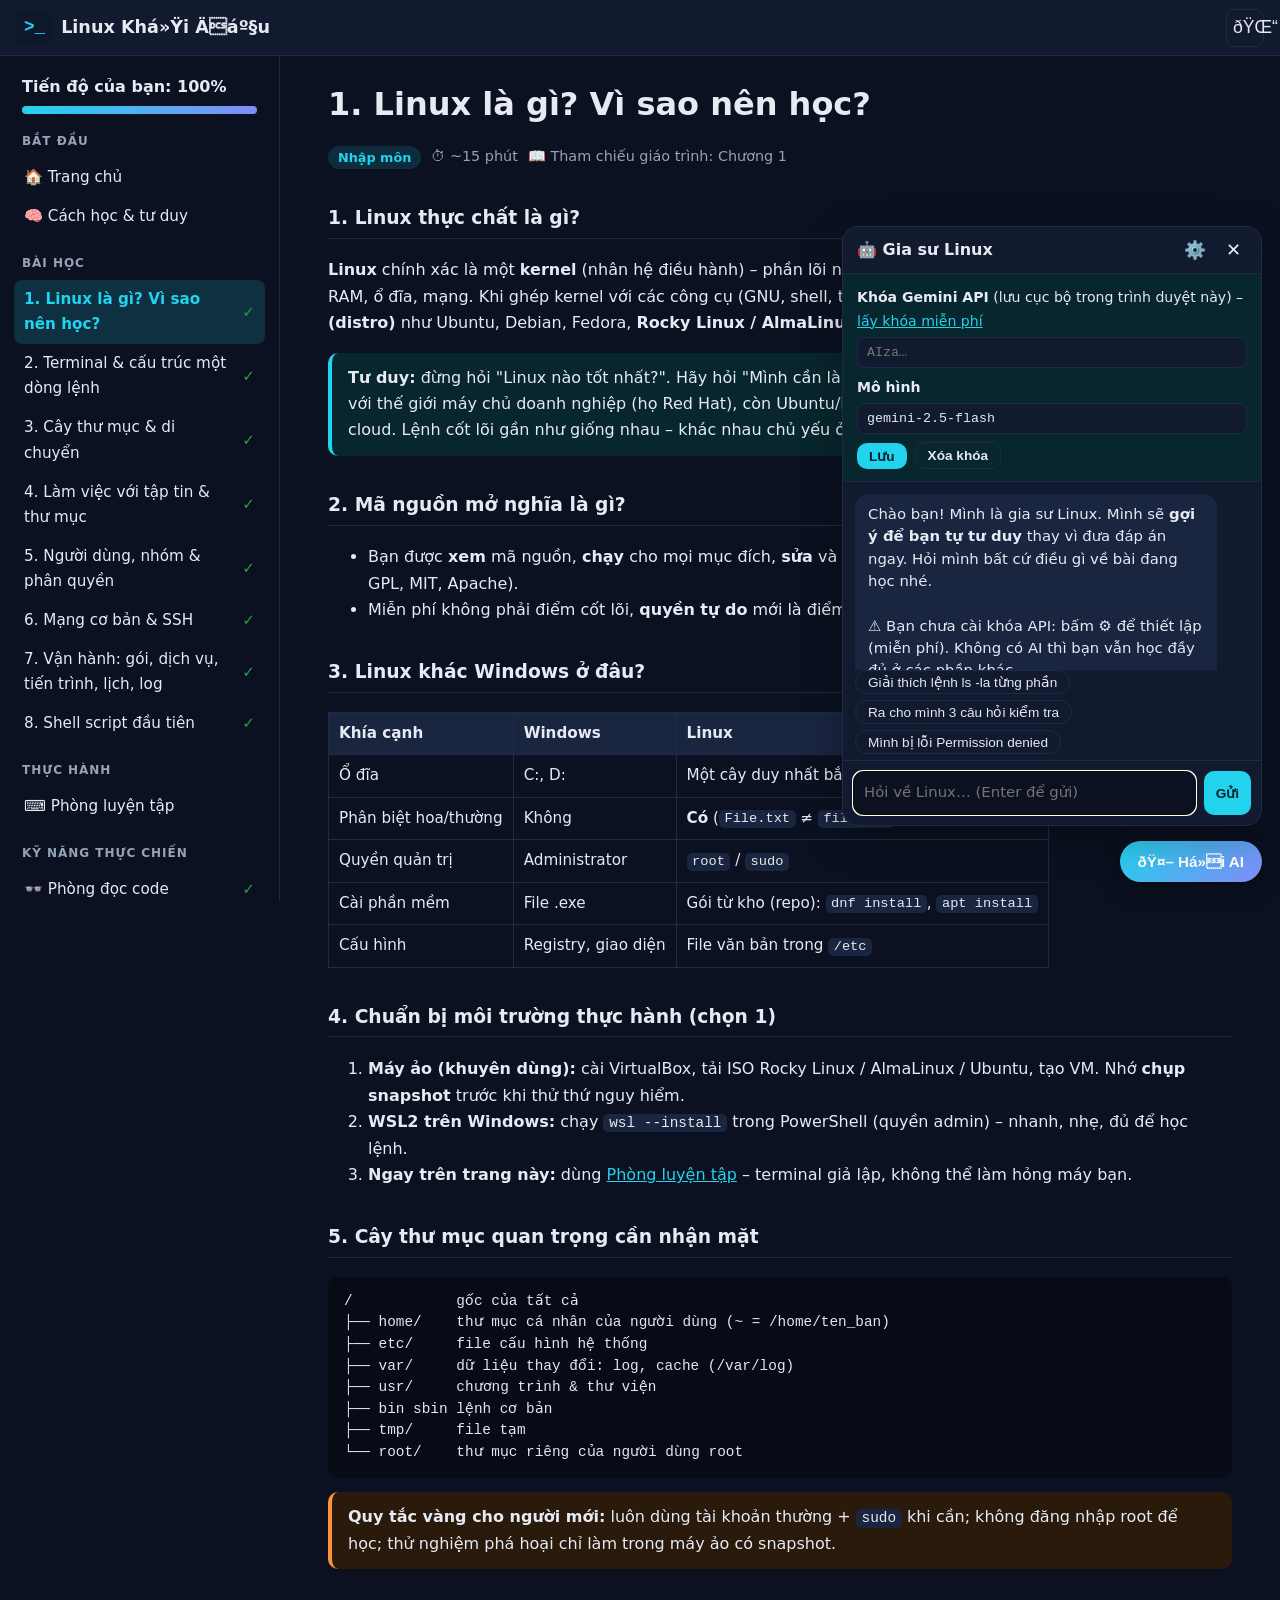
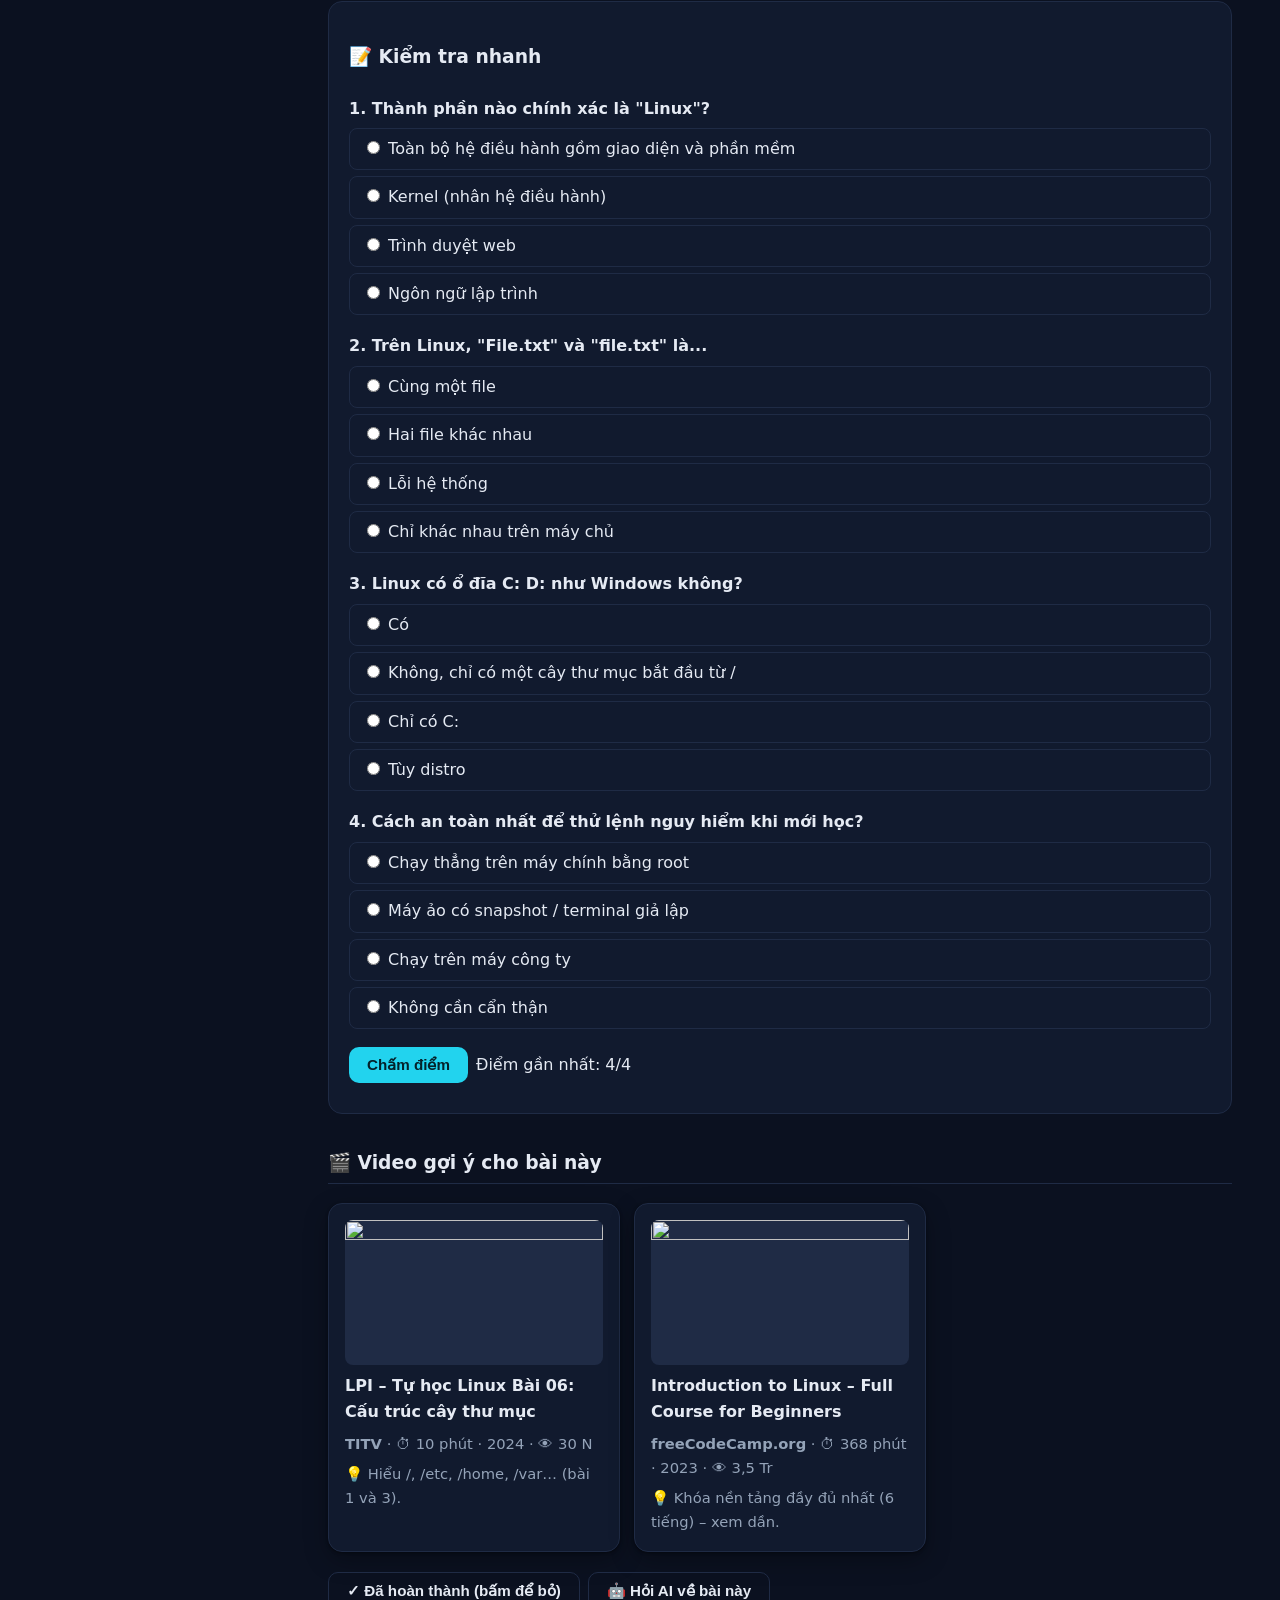
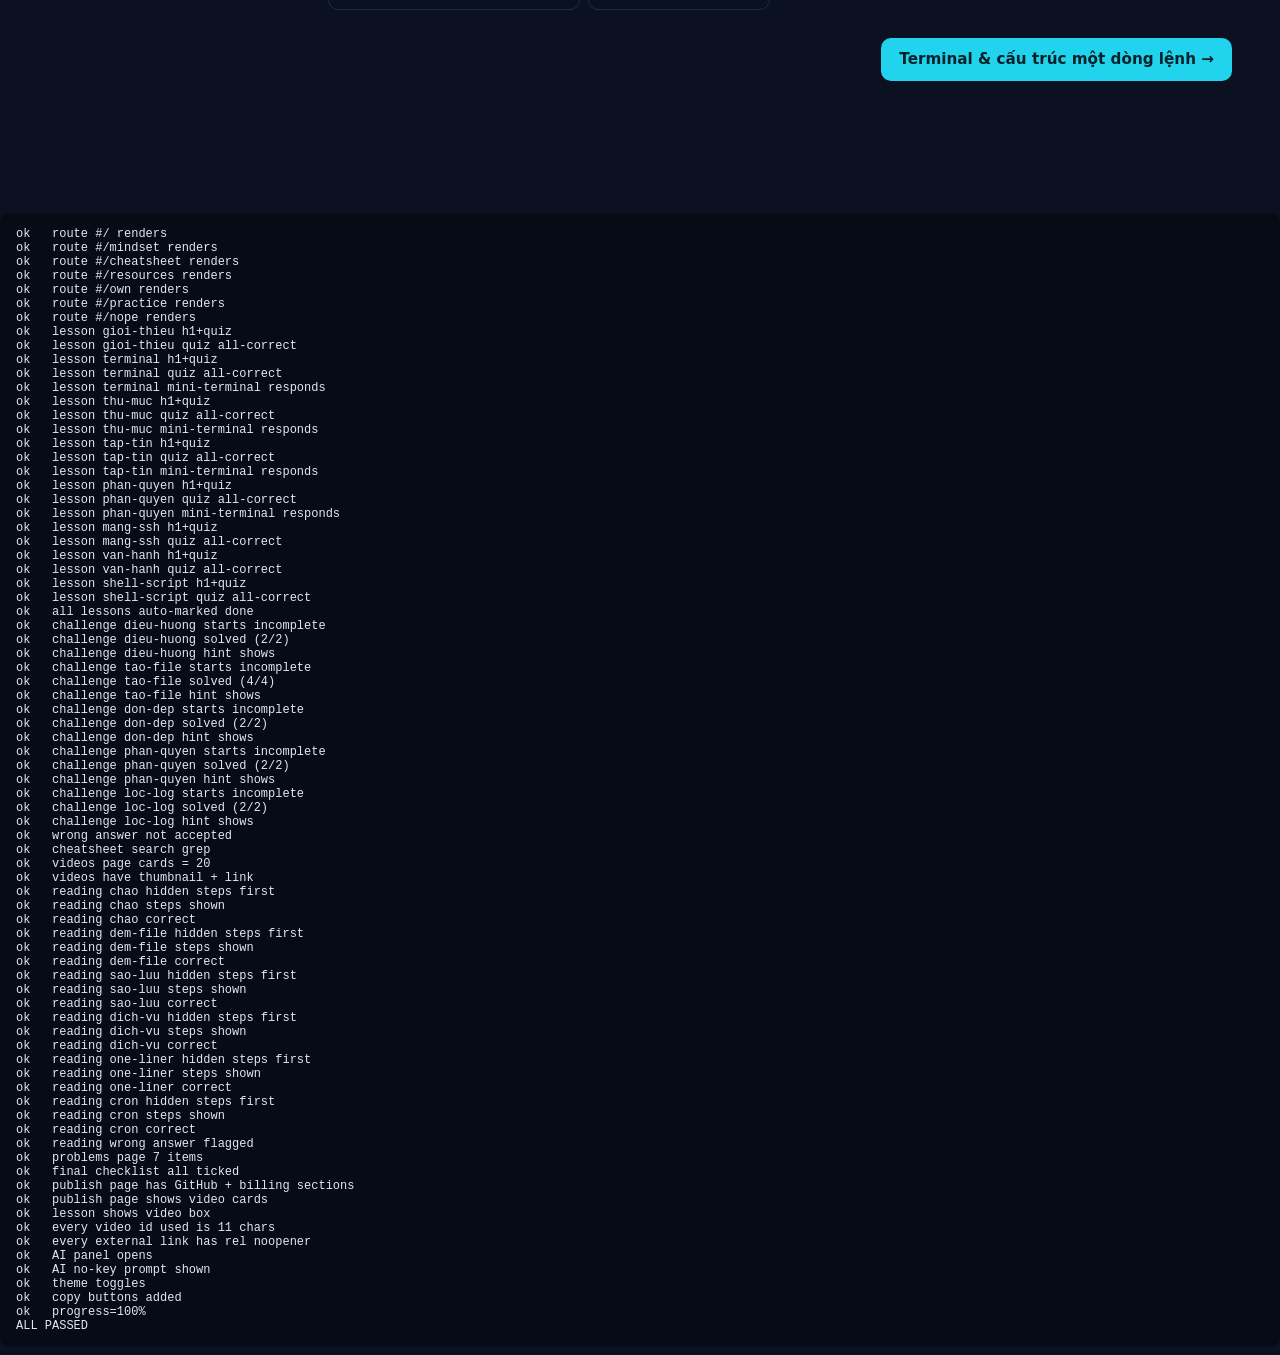
==== tests/e2e.html @ 0a2909c9 "Upload web hoc linux" ====
﻿<!doctype html>
<html lang="vi">
<head>
  <meta charset="utf-8">
  <meta name="viewport" content="width=device-width, initial-scale=1">
  <title>Linux Khá»Ÿi Äáº§u â€“ Há»c Linux cho ngÆ°á»i má»›i</title>
  <meta name="description" content="Há»c Linux tá»« con sá»‘ 0: bÃ i há»c tiáº¿ng Viá»‡t, terminal giáº£ láº­p an toÃ n, thá»­ thÃ¡ch tá»± cháº¥m, trá»£ lÃ½ AI tÃ¹y chá»n.">
  <link rel="icon" href="data:image/svg+xml,%3Csvg xmlns='http://www.w3.org/2000/svg' viewBox='0 0 100 100'%3E%3Crect width='100' height='100' rx='20' fill='%230f172a'/%3E%3Cpath d='M22 30l24 20-24 20' stroke='%2322d3ee' stroke-width='9' fill='none' stroke-linecap='round' stroke-linejoin='round'/%3E%3Cpath d='M54 72h26' stroke='%2322d3ee' stroke-width='9' stroke-linecap='round'/%3E%3C/svg%3E">
  <link rel="stylesheet" href="../css/style.css">
</head>
<body>
  <header class="topbar">
    <button id="menuBtn" class="icon-btn" aria-label="Má»Ÿ menu">â˜°</button>
    <a class="brand" href="#/"><span class="logo">&gt;_</span> Linux Khá»Ÿi Äáº§u</a>
    <div class="spacer"></div>
    <button id="themeBtn" class="icon-btn" aria-label="Äá»•i giao diá»‡n sÃ¡ng/tá»‘i" title="Äá»•i sÃ¡ng/tá»‘i">ðŸŒ“</button>
  </header>

  <div class="layout">
    <nav id="sidebar" class="sidebar" aria-label="Äiá»u hÆ°á»›ng"></nav>
    <main id="view" class="view" tabindex="-1"></main>
  </div>

  <button id="aiFab" class="ai-fab" title="Há»i gia sÆ° AI">ðŸ¤– Há»i AI</button>
  <aside id="aiPanel" class="ai-panel" hidden></aside>

  <script src="../js/shell.js"></script>
  <script src="../js/data.js"></script>
  <script src="../js/lessons.js"></script>
  <script src="../js/reading.js"></script>
  <script src="../js/videos.js"></script>
  <script src="../js/ai.js"></script>
  <script src="../js/app.js"></script>
<pre id="rep" style="font:12px monospace"></pre>
<script>
var REP = document.getElementById('rep'); function L(s){ REP.textContent += s + '\n'; }
window.onerror = function(m, s, l, c){ L('JS ERROR: ' + m + ' @' + (s||'').split('/').pop() + ':' + l); };
function go(h){ location.hash = h; window.dispatchEvent(new Event('hashchange')); }
function typeCmd(c){ var i = document.querySelector('.term-line input'); i.value = c; i.dispatchEvent(new KeyboardEvent('keydown', {key:'Enter', bubbles:true})); }
var fails = 0; function T(n, ok){ if(!ok){ fails++; L('FAIL ' + n); } else L('ok   ' + n); }
try {
  ['#/', '#/mindset', '#/cheatsheet', '#/resources', '#/own', '#/practice', '#/nope'].forEach(function(h){
    go(h); T('route ' + h + ' renders', document.getElementById('view').innerText.length > 10);
  });
  // lessons
  LESSONS.forEach(function(l){
    go('#/lesson/' + l.id);
    var v = document.getElementById('view');
    T('lesson ' + l.id + ' h1+quiz', v.querySelector('h1') && v.querySelectorAll('.qitem').length === l.quiz.length);
    l.quiz.forEach(function(q, qi){ var r = v.querySelector('input[name=q'+qi+'][value="'+q.a+'"]'); r.checked = true; });
    document.getElementById('gradeBtn').click();
    T('lesson ' + l.id + ' quiz all-correct', progressScore(l) === l.quiz.length);
    var mt = v.querySelectorAll('.mini-term');
    if (mt.length) { typeCmd('pwd'); T('lesson ' + l.id + ' mini-terminal responds', v.querySelector('.term-body').innerText.indexOf('/home/hocvien') >= 0); }
  });
  function progressScore(l){ return JSON.parse(localStorage.getItem('lh_progress')).quiz[l.id]; }
  T('all lessons auto-marked done', LESSONS.every(function(l){ return JSON.parse(localStorage.getItem('lh_progress')).lessons[l.id]; }));
  // challenges
  var sol = {
    'dieu-huong': ['pwd','ls','cd Documents','cat baocao.txt'],
    'tao-file': ['mkdir linux-lab','cd linux-lab','echo hello > nhatky.txt','cp nhatky.txt backup.txt','mv nhatky.txt nhatky-cu.txt'],
    'don-dep': ['rmdir rac','rm -r rac'],
    'phan-quyen': ['ls -l','chmod u+x script.sh','chmod 600 bimat.txt'],
    'loc-log': ['grep ERROR log.txt > loi.txt','grep ERROR log.txt | wc -l > dem.txt']
  };
  CHALLENGES.forEach(function(c){
    go('#/practice/' + c.id);
    var before = document.querySelectorAll('#tasks li.ok').length;
    T('challenge ' + c.id + ' starts incomplete', before < c.tasks.length);
    sol[c.id].forEach(typeCmd);
    var ok = document.querySelectorAll('#tasks li.ok').length;
    T('challenge ' + c.id + ' solved (' + ok + '/' + c.tasks.length + ')', ok === c.tasks.length && document.querySelector('#result .success'));
    document.getElementById('hintBtn').click(); T('challenge ' + c.id + ' hint shows', document.querySelectorAll('.hint-box').length >= 1);
  });
  go('#/practice/loc-log'); typeCmd('echo wrong > dem.txt'); T('wrong answer not accepted', !document.querySelector('#result .success'));
  // cheatsheet search
  go('#/cheatsheet'); var q = document.getElementById('q'); q.value = 'grep'; q.dispatchEvent(new Event('input'));
  T('cheatsheet search grep', document.querySelectorAll('#list .cmd-card').length >= 1);
  // ===== trang mới =====
  go('#/videos'); T('videos page cards = ' + VIDEOS.length, document.querySelectorAll('#view .vid').length === VIDEOS.length);
  T('videos have thumbnail + link', Array.prototype.every.call(document.querySelectorAll('#view .vid'), function(a){ return /youtube\.com\/watch\?v=[\w-]{11}/.test(a.href) && a.querySelector('img'); }));
  READING.forEach(function(r){
    go('#/reading/' + r.id);
    T('reading ' + r.id + ' hidden steps first', document.getElementById('rvBox').hidden === true);
    document.getElementById('rvBtn').click(); T('reading ' + r.id + ' steps shown', !document.getElementById('rvBox').hidden && document.querySelectorAll('#rvBox tr').length === r.steps.length + 1);
    document.querySelector('input[name=rq][value="' + r.q.a + '"]').checked = true; document.getElementById('rqBtn').click();
    T('reading ' + r.id + ' correct', JSON.parse(localStorage.getItem('lh_progress')).reading[r.id] === true);
  });
  go('#/reading/chao'); document.querySelector('input[name=rq][value="0"]').checked = true; document.getElementById('rqBtn').click(); T('reading wrong answer flagged', document.getElementById('rq').classList.contains('wrong'));
  go('#/problems'); T('problems page ' + PLAYBOOK.length + ' items', document.querySelectorAll('#view details').length === PLAYBOOK.length);
  go('#/final'); document.querySelectorAll('#fl li').forEach(function(li){ li.click(); });
  T('final checklist all ticked', /Chúc mừng/.test(document.getElementById('fm').innerText));
  go('#/publish'); var pv = document.getElementById('view').innerText;
  T('publish page has GitHub + billing sections', /GitHub Pages/.test(pv) && /Set up billing/.test(pv) && /API key/.test(pv));
  T('publish page shows video cards', document.querySelectorAll('#view .vid').length >= 4);
  go('#/lesson/shell-script'); T('lesson shows video box', document.querySelectorAll('#view .vid').length >= 2);
  T('every video id used is 11 chars', VIDEOS.every(function(v){ return /^[\w-]{11}$/.test(v.id); }));
  T('every external link has rel noopener', Array.prototype.every.call(document.querySelectorAll('a[target=_blank]'), function(a){ return /noopener/.test(a.rel); }));
  // AI panel
  document.getElementById('aiFab').click(); T('AI panel opens', !document.getElementById('aiPanel').hidden && document.querySelectorAll('.msg').length >= 1);
  T('AI no-key prompt shown', document.getElementById('aiSet') && !document.getElementById('aiSet').hidden);
  // theme
  document.getElementById('themeBtn').click(); T('theme toggles', !!document.documentElement.getAttribute('data-theme'));
  // copy buttons
  go('#/lesson/gioi-thieu'); T('copy buttons added', document.querySelectorAll('pre .copy-btn').length > 0);
  T('progress=100%', /100%/.test(document.getElementById('sidebar').innerText));
} catch (e) { L('EXCEPTION ' + e.stack); fails++; }
L(fails ? fails + ' FAILED' : 'ALL PASSED');
</script>
</body>
</html>


</body>
</html>
---- css/style.css ----
:root {
  --bg: #f6f8fb; --panel: #ffffff; --text: #0f172a; --muted: #64748b; --line: #e2e8f0;
  --brand: #0891b2; --brand-2: #6366f1; --ok: #16a34a; --bad: #dc2626; --warn-bg: #fff7ed; --warn-line: #fb923c;
  --tip-bg: #ecfeff; --tip-line: #22d3ee; --code-bg: #0f172a; --code-text: #e2e8f0; --inline-code: #eef2f7;
  --shadow: 0 1px 3px rgba(15, 23, 42, .08), 0 8px 24px rgba(15, 23, 42, .06);
}
[data-theme="dark"] {
  --bg: #0b1120; --panel: #111a2e; --text: #e5eaf3; --muted: #94a3b8; --line: #1f2b45;
  --brand: #22d3ee; --brand-2: #818cf8; --warn-bg: #2a1a0b; --tip-bg: #08262d; --code-bg: #060b16; --inline-code: #1a2540;
  --shadow: 0 1px 3px rgba(0, 0, 0, .4), 0 8px 24px rgba(0, 0, 0, .3);
}
* { box-sizing: border-box; }
html { scroll-behavior: smooth; }
body { margin: 0; background: var(--bg); color: var(--text); font: 16px/1.65 "Segoe UI", system-ui, -apple-system, Roboto, sans-serif; }
a { color: var(--brand); }
code, kbd, pre, .term { font-family: "Cascadia Code", Consolas, "SFMono-Regular", Menlo, monospace; }
code { background: var(--inline-code); padding: .1em .4em; border-radius: 5px; font-size: .9em; }
kbd { background: var(--panel); border: 1px solid var(--line); border-bottom-width: 2px; border-radius: 5px; padding: .05em .4em; font-size: .85em; }
pre { position: relative; background: var(--code-bg); color: var(--code-text); padding: 14px 16px; border-radius: 10px; overflow-x: auto; line-height: 1.5; font-size: .9rem; }
pre code { background: none; padding: 0; color: inherit; font-size: inherit; }
.copy-btn { position: absolute; top: 6px; right: 6px; background: #1e293b; color: #cbd5e1; border: 1px solid #334155; border-radius: 6px; font-size: 12px; padding: 2px 8px; cursor: pointer; opacity: 0; transition: opacity .15s; }
pre:hover .copy-btn, .copy-btn:focus { opacity: 1; }
table { border-collapse: collapse; width: 100%; margin: 12px 0; font-size: .95rem; display: block; overflow-x: auto; }
th, td { border: 1px solid var(--line); padding: 8px 10px; text-align: left; vertical-align: top; }
th { background: var(--inline-code); }

.topbar { position: sticky; top: 0; z-index: 30; height: 56px; display: flex; align-items: center; gap: 10px; padding: 0 16px; background: var(--panel); border-bottom: 1px solid var(--line); }
.brand { font-weight: 700; font-size: 1.1rem; color: var(--text); text-decoration: none; display: flex; align-items: center; gap: 8px; }
.logo { background: #0f172a; color: #22d3ee; padding: 2px 8px; border-radius: 8px; font-family: Consolas, monospace; font-weight: 700; }
.spacer { flex: 1; }
.icon-btn { background: none; border: 1px solid var(--line); color: var(--text); border-radius: 8px; width: 38px; height: 38px; cursor: pointer; font-size: 1.1rem; }
#menuBtn { display: none; }

.layout { display: flex; max-width: 1280px; margin: 0 auto; }
.sidebar { width: 280px; flex-shrink: 0; position: sticky; top: 56px; height: calc(100vh - 56px); overflow-y: auto; padding: 18px 14px; border-right: 1px solid var(--line); }
.sidebar h4 { margin: 18px 8px 6px; font-size: .75rem; letter-spacing: .08em; text-transform: uppercase; color: var(--muted); }
.sidebar a { display: flex; align-items: center; gap: 8px; padding: 7px 10px; border-radius: 8px; color: var(--text); text-decoration: none; font-size: .95rem; }
.sidebar a:hover { background: var(--inline-code); }
.sidebar a.active { background: color-mix(in srgb, var(--brand) 16%, transparent); color: var(--brand); font-weight: 600; }
.sidebar .tick { margin-left: auto; color: var(--ok); font-weight: 700; }
.pbar { height: 8px; background: var(--line); border-radius: 99px; overflow: hidden; margin: 6px 8px 0; }
.pbar > i { display: block; height: 100%; background: linear-gradient(90deg, var(--brand), var(--brand-2)); transition: width .4s; }
.view { flex: 1; min-width: 0; padding: 28px clamp(16px, 4vw, 48px) 120px; outline: none; }
.view > h1 { margin-top: 0; line-height: 1.25; }
.view h3 { margin-top: 1.8em; padding-bottom: 4px; border-bottom: 1px solid var(--line); }
.meta { color: var(--muted); font-size: .9rem; margin-bottom: 18px; display: flex; gap: 10px; flex-wrap: wrap; align-items: center; }
.badge { background: color-mix(in srgb, var(--brand) 14%, transparent); color: var(--brand); border-radius: 99px; padding: 1px 10px; font-size: .8rem; font-weight: 600; }

.tip, .warn { padding: 12px 16px; border-radius: 10px; margin: 14px 0; border-left: 4px solid; }
.tip { background: var(--tip-bg); border-color: var(--tip-line); }
.warn { background: var(--warn-bg); border-color: var(--warn-line); }

.hero { background: linear-gradient(135deg, #0f172a, #1e1b4b); color: #e2e8f0; border-radius: 18px; padding: clamp(22px, 4vw, 44px); box-shadow: var(--shadow); }
.hero h1 { margin: 0 0 8px; font-size: clamp(1.7rem, 4vw, 2.5rem); color: #fff; }
.hero p { max-width: 62ch; color: #cbd5e1; }
.hero .term-demo { margin-top: 16px; background: #020617; border: 1px solid #1e293b; border-radius: 10px; padding: 12px 16px; font-family: Consolas, monospace; font-size: .9rem; color: #86efac; overflow-x: auto; white-space: pre; }
.btn { display: inline-block; background: var(--brand); color: #04222a; border: 0; border-radius: 10px; padding: 9px 18px; font-weight: 700; cursor: pointer; text-decoration: none; font-size: .95rem; }
.btn.alt { background: transparent; border: 1px solid var(--line); color: var(--text); font-weight: 600; }
.btn.small { padding: 5px 12px; font-size: .85rem; }
.btn:disabled { opacity: .5; cursor: not-allowed; }
.grid { display: grid; gap: 14px; grid-template-columns: repeat(auto-fill, minmax(250px, 1fr)); margin: 14px 0; }
.card { background: var(--panel); border: 1px solid var(--line); border-radius: 14px; padding: 16px; box-shadow: var(--shadow); text-decoration: none; color: var(--text); display: block; transition: transform .12s; }
a.card:hover { transform: translateY(-2px); border-color: var(--brand); }
.card h4 { margin: 0 0 6px; }
.card p { margin: 0; color: var(--muted); font-size: .92rem; }
.card .done { color: var(--ok); font-weight: 700; }

/* Terminal */
.term { background: #020617; color: #d1fae5; border-radius: 12px; border: 1px solid #1e293b; overflow: hidden; margin: 12px 0; box-shadow: var(--shadow); }
.term-head { display: flex; align-items: center; gap: 6px; padding: 7px 12px; background: #0f172a; font-size: .8rem; color: #94a3b8; font-family: "Segoe UI", sans-serif; }
.term-head i { width: 10px; height: 10px; border-radius: 50%; display: inline-block; }
.term-head .sp { flex: 1; }
.term-head button { background: #1e293b; border: 1px solid #334155; color: #cbd5e1; border-radius: 6px; padding: 1px 10px; cursor: pointer; font-size: .78rem; }
.term-body { padding: 12px 14px; max-height: 340px; min-height: 140px; overflow-y: auto; font-size: .9rem; line-height: 1.45; cursor: text; }
.term-body .ln { white-space: pre-wrap; word-break: break-word; }
.term-body .err { color: #fca5a5; }
.term-body .pr { color: #67e8f9; }
.term-line { display: flex; align-items: center; gap: 0; }
.term-line .pr { color: #67e8f9; white-space: pre; }
.term-line input { flex: 1; min-width: 40px; background: transparent; border: 0; outline: 0; color: #f8fafc; font: inherit; caret-color: #22d3ee; }

/* Practice */
.task-list { list-style: none; padding: 0; margin: 10px 0; }
.task-list li { padding: 6px 0; display: flex; gap: 10px; align-items: flex-start; }
.task-list .st { width: 22px; height: 22px; border-radius: 50%; border: 2px solid var(--line); flex: none; text-align: center; line-height: 18px; font-size: 13px; font-weight: 700; }
.task-list li.ok .st { background: var(--ok); border-color: var(--ok); color: #fff; }
.task-list li.ok { color: var(--ok); }
.hint-box { background: var(--tip-bg); border-left: 4px solid var(--tip-line); padding: 8px 14px; border-radius: 8px; margin: 8px 0; }
.success { background: color-mix(in srgb, var(--ok) 14%, var(--panel)); border: 1px solid var(--ok); border-radius: 12px; padding: 12px 16px; margin: 12px 0; }
.row { display: flex; gap: 8px; flex-wrap: wrap; align-items: center; margin: 10px 0; }

/* Quiz */
.quiz { background: var(--panel); border: 1px solid var(--line); border-radius: 14px; padding: 6px 20px 20px; margin-top: 32px; }
.qitem { margin: 18px 0; }
.qitem label { display: block; padding: 7px 12px; border: 1px solid var(--line); border-radius: 8px; margin: 6px 0; cursor: pointer; }
.qitem label:hover { border-color: var(--brand); }
.qitem.right label.sel { border-color: var(--ok); background: color-mix(in srgb, var(--ok) 14%, transparent); }
.qitem.wrong label.sel { border-color: var(--bad); background: color-mix(in srgb, var(--bad) 14%, transparent); }
.qitem .why { font-size: .9rem; color: var(--muted); margin-top: 4px; }
.pager { display: flex; justify-content: space-between; gap: 10px; margin-top: 28px; flex-wrap: wrap; }

/* Cheatsheet */
.search { width: 100%; padding: 11px 14px; border-radius: 10px; border: 1px solid var(--line); background: var(--panel); color: var(--text); font-size: 1rem; }
.chips { display: flex; gap: 6px; flex-wrap: wrap; margin: 10px 0; }
.chip { border: 1px solid var(--line); background: var(--panel); color: var(--text); border-radius: 99px; padding: 3px 12px; cursor: pointer; font-size: .85rem; }
.chip.on { background: var(--brand); color: #04222a; border-color: var(--brand); font-weight: 700; }
.cmd-card pre { margin: 8px 0 0; padding: 8px 12px; font-size: .85rem; }
.cmd-card h4 code { font-size: 1.05rem; background: color-mix(in srgb, var(--brand) 14%, transparent); color: var(--brand); }

/* AI */
.ai-fab { position: fixed; right: 18px; bottom: 18px; z-index: 40; background: linear-gradient(135deg, var(--brand), var(--brand-2)); color: #fff; border: 0; border-radius: 99px; padding: 12px 18px; font-weight: 700; cursor: pointer; box-shadow: var(--shadow); font-size: .95rem; }
.ai-panel { position: fixed; right: 18px; bottom: 74px; z-index: 40; width: min(420px, calc(100vw - 24px)); height: min(600px, calc(100vh - 100px)); background: var(--panel); border: 1px solid var(--line); border-radius: 16px; box-shadow: 0 12px 40px rgba(0, 0, 0, .3); display: flex; flex-direction: column; overflow: hidden; }
.ai-panel[hidden] { display: none; }
.ai-head { display: flex; align-items: center; gap: 8px; padding: 10px 14px; border-bottom: 1px solid var(--line); font-weight: 700; }
.ai-head .sp { flex: 1; }
.ai-head button { background: none; border: 0; cursor: pointer; font-size: 1.1rem; color: var(--text); }
.ai-msgs { flex: 1; overflow-y: auto; padding: 12px; display: flex; flex-direction: column; gap: 10px; }
.msg { padding: 9px 13px; border-radius: 14px; max-width: 92%; font-size: .93rem; line-height: 1.5; word-break: break-word; }
.msg.user { align-self: flex-end; background: var(--brand); color: #04222a; border-bottom-right-radius: 4px; }
.msg.bot { align-self: flex-start; background: var(--inline-code); border-bottom-left-radius: 4px; }
.msg.bot pre { font-size: .82rem; padding: 8px 10px; margin: 6px 0; }
.ai-chips { padding: 0 12px 6px; display: flex; gap: 6px; flex-wrap: wrap; }
.ai-form { display: flex; gap: 8px; padding: 10px; border-top: 1px solid var(--line); }
.ai-form textarea { flex: 1; resize: none; height: 44px; border-radius: 10px; border: 1px solid var(--line); background: var(--bg); color: var(--text); padding: 8px 10px; font: inherit; font-size: .93rem; }
.ai-settings { padding: 12px 14px; border-bottom: 1px solid var(--line); font-size: .88rem; background: var(--tip-bg); }
.ai-settings input { width: 100%; padding: 7px 9px; border-radius: 8px; border: 1px solid var(--line); background: var(--panel); color: var(--text); margin: 4px 0 8px; font-family: monospace; }

@media (max-width: 860px) {
  #menuBtn { display: block; }
  .sidebar { position: fixed; top: 56px; left: 0; z-index: 25; background: var(--panel); transform: translateX(-100%); transition: transform .2s; height: calc(100vh - 56px); box-shadow: var(--shadow); }
  .sidebar.open { transform: none; }
}
@media print { .topbar, .sidebar, .ai-fab, .ai-panel, .term { display: none !important; } }

.vid img { width: 100%; aspect-ratio: 16/9; object-fit: cover; border-radius: 8px; margin-bottom: 8px; background: var(--line); }
details.card summary { list-style-position: inside; }
.view h2 { margin-top: 2em; }
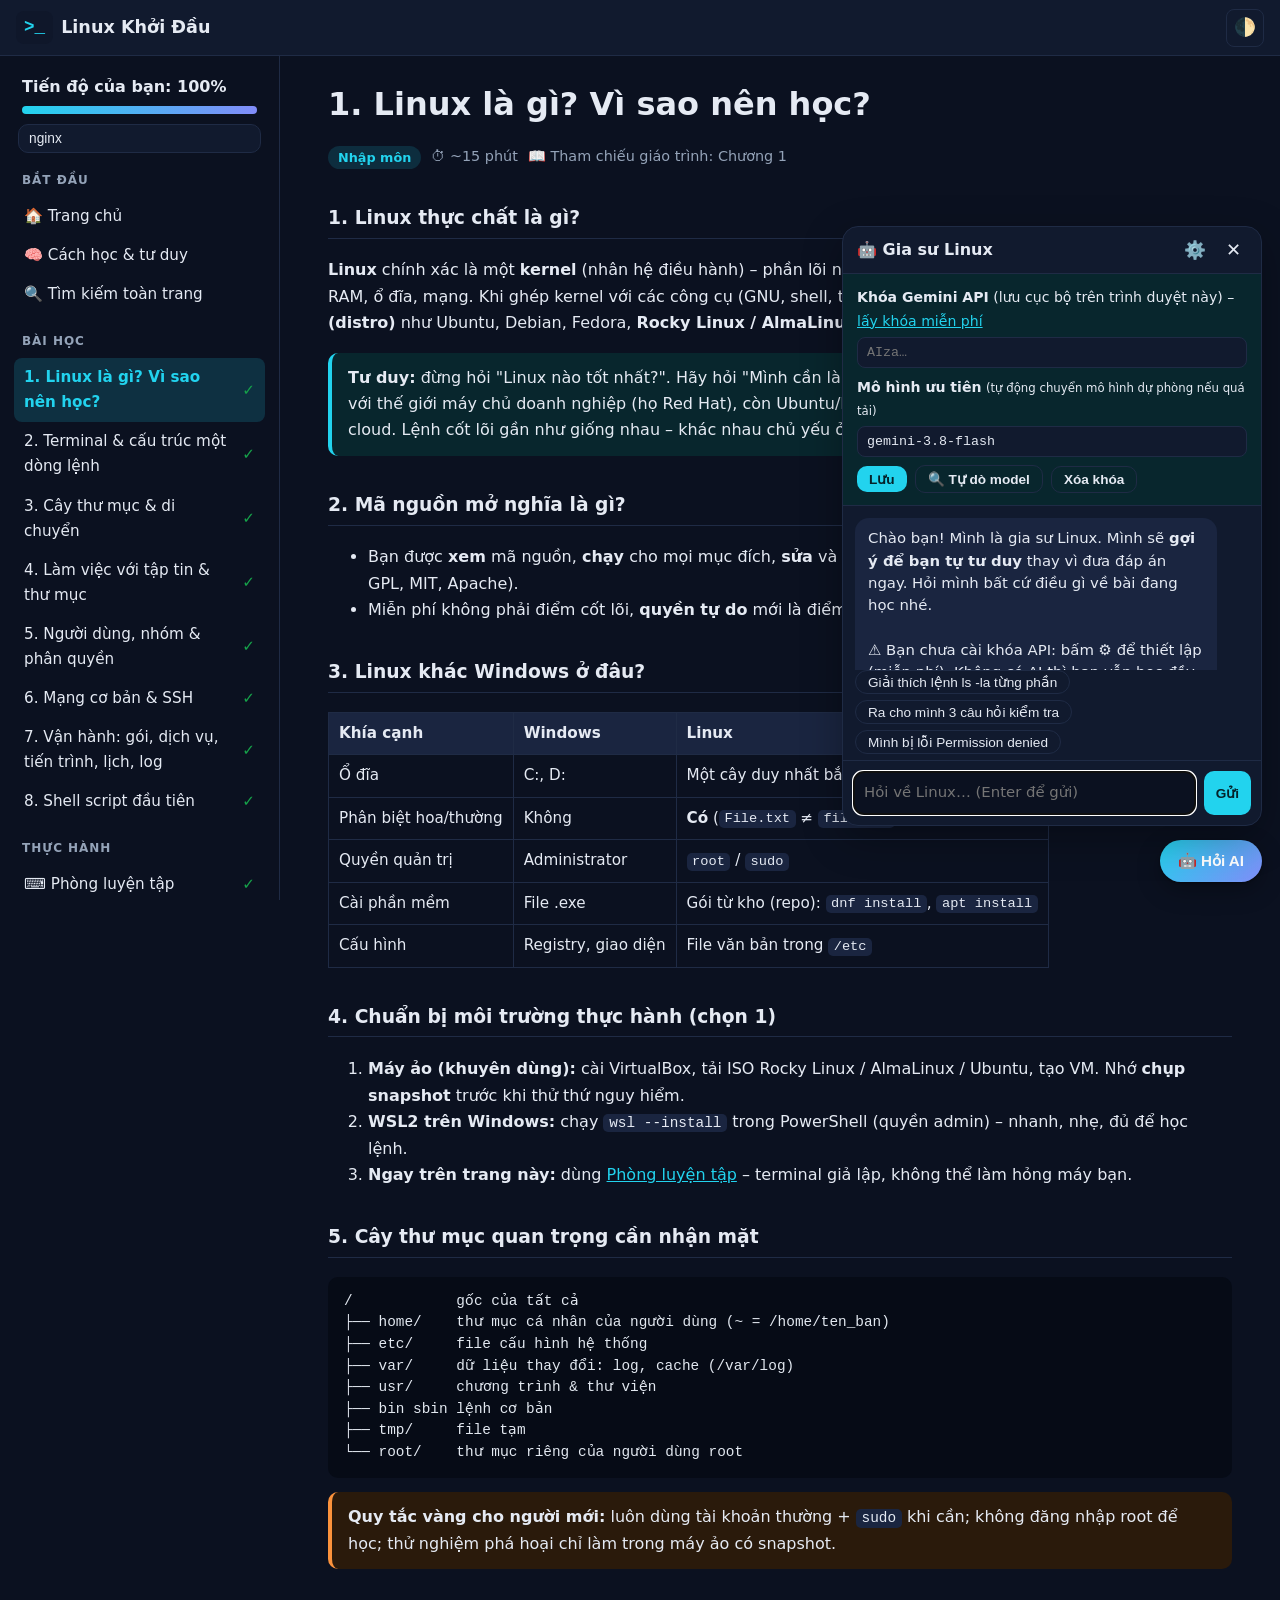
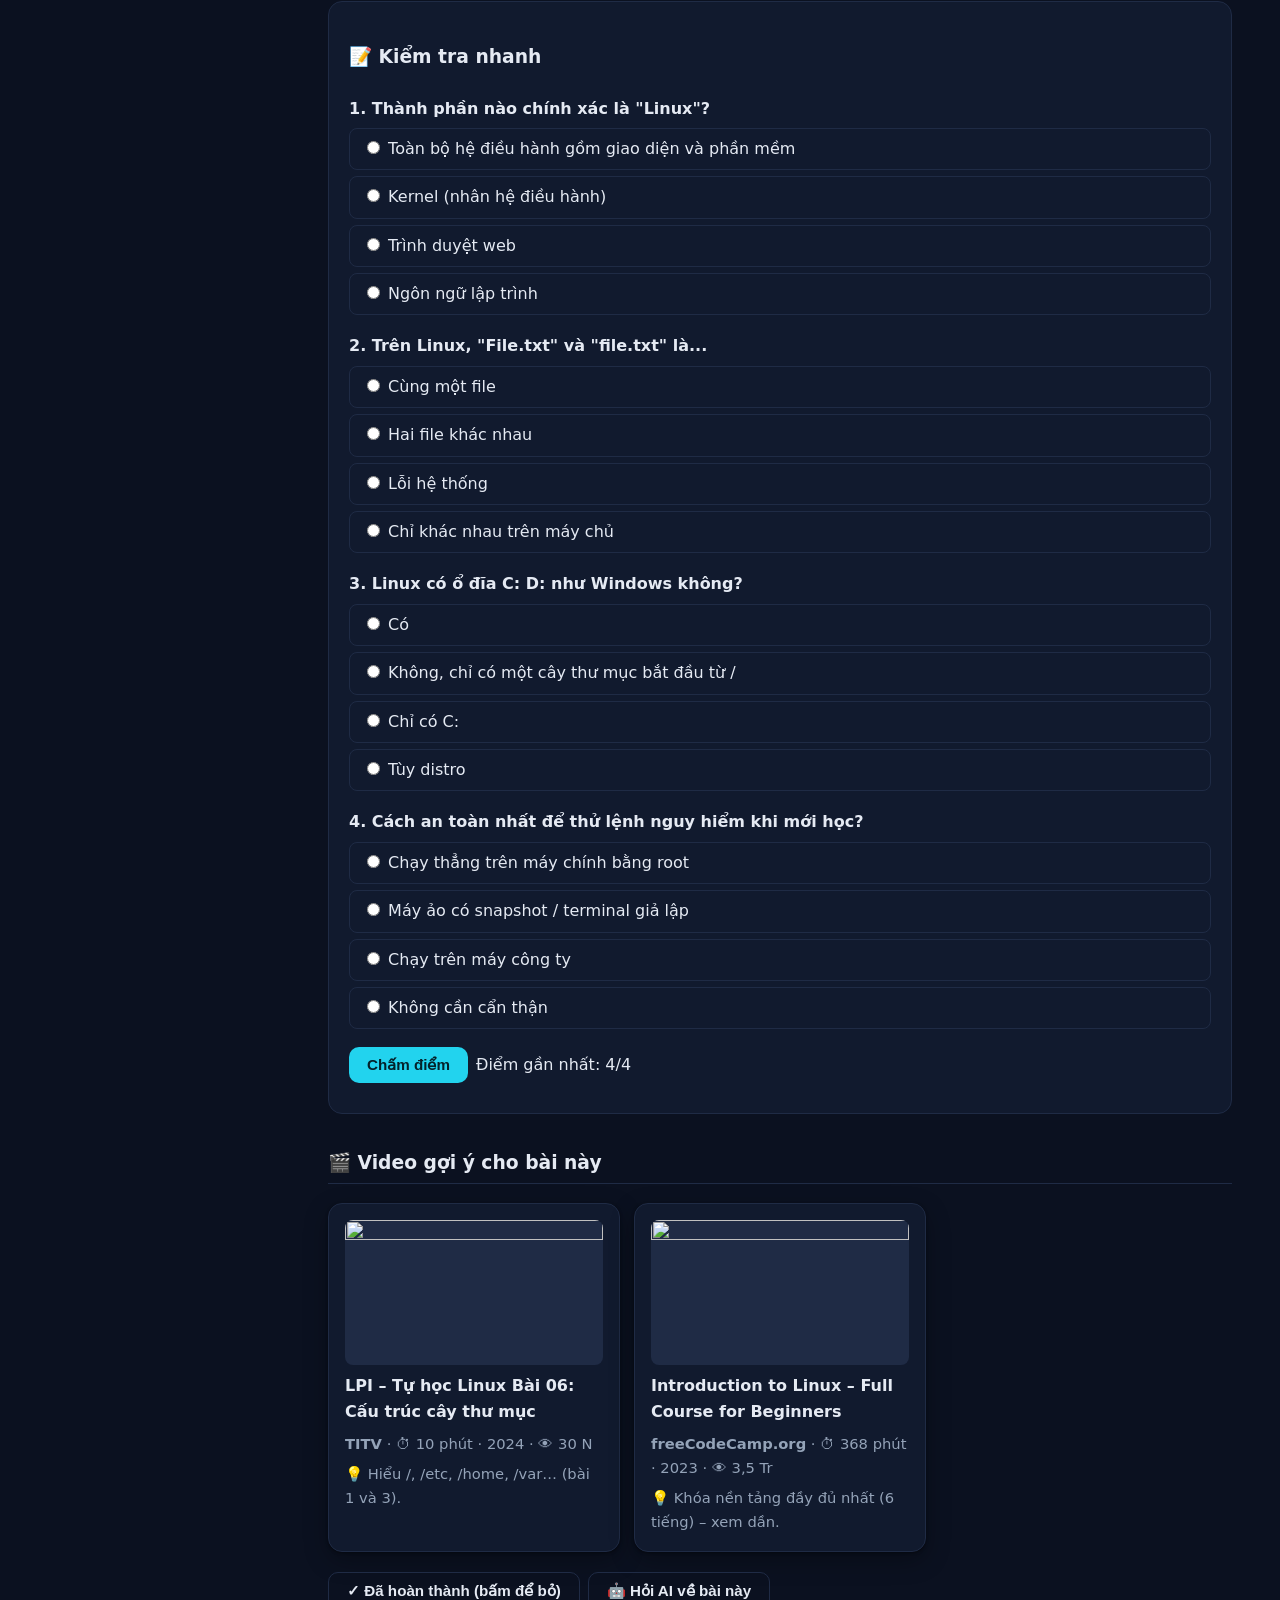
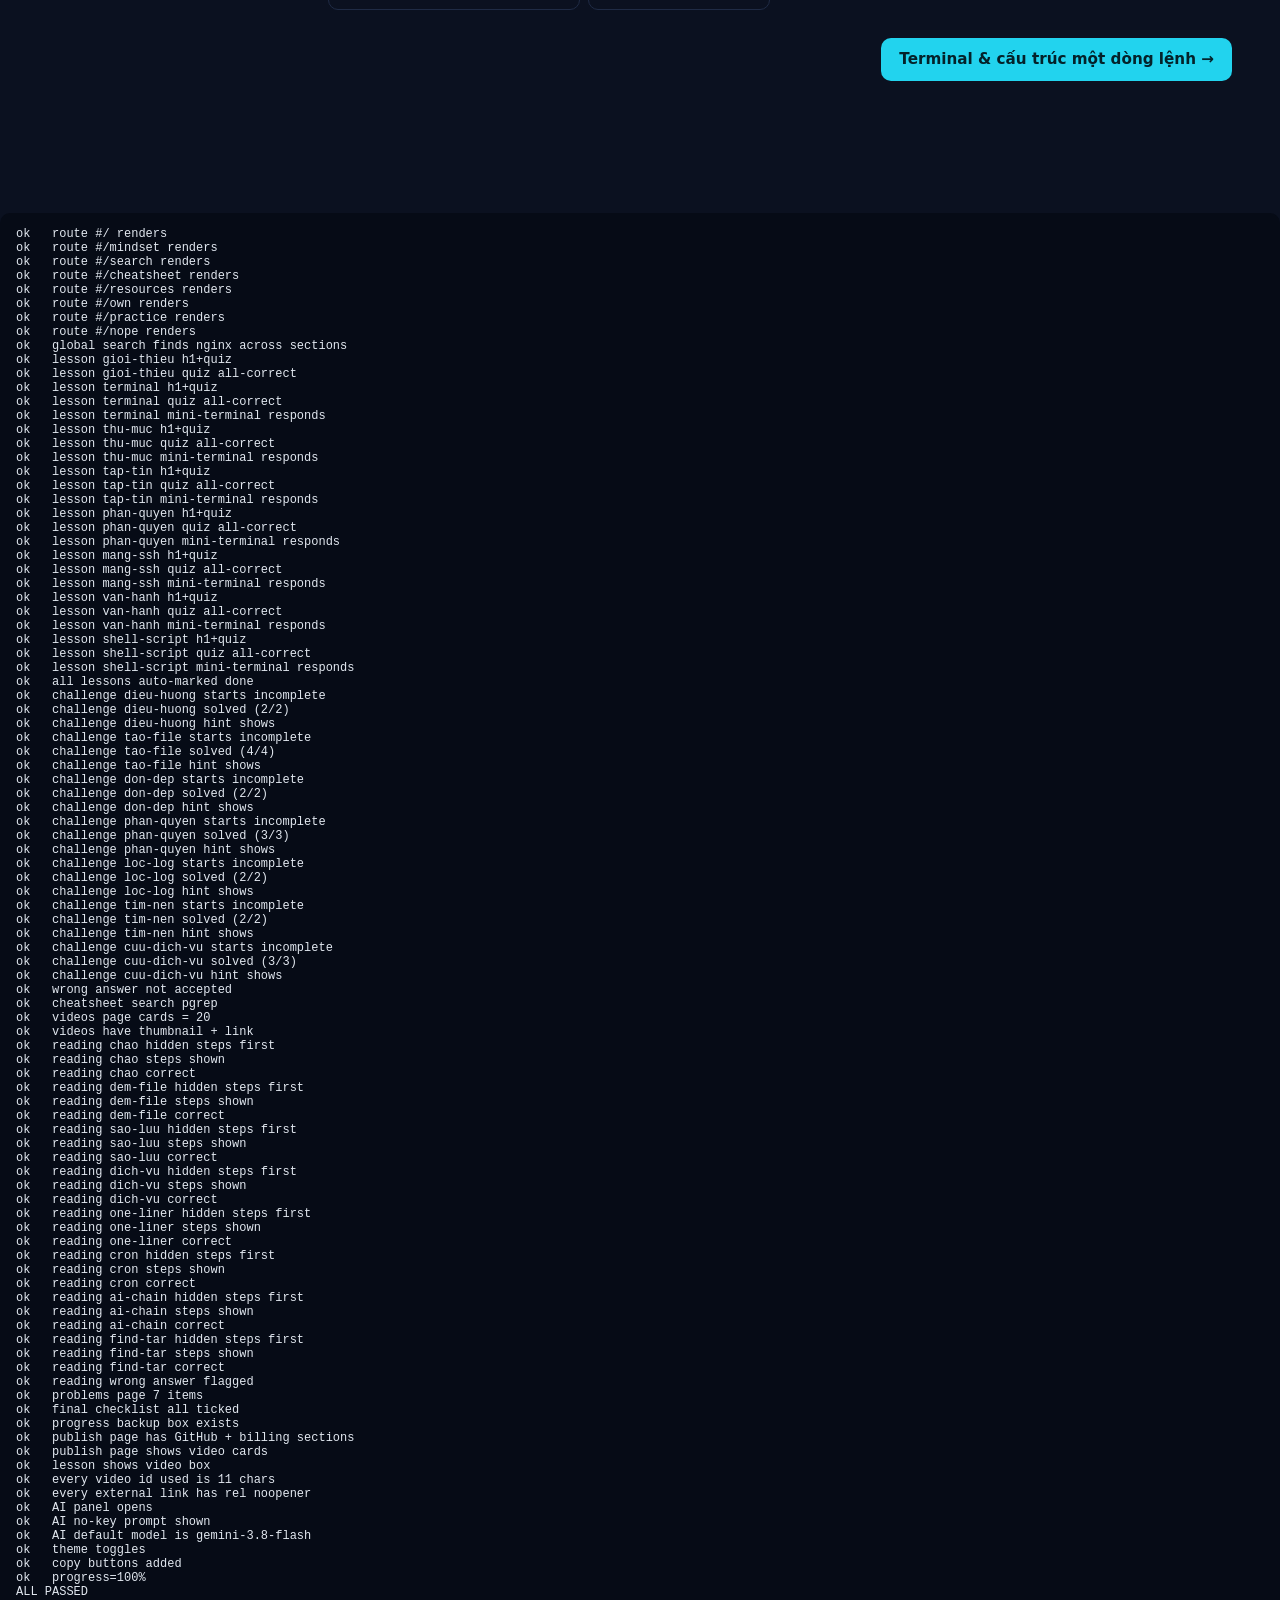
==== commit 0636eb88: "Nang cap v2: auto-fallback AI, tim kiem toan trang, 7 thu thach" ====
--- a/tests/e2e.html
+++ b/tests/e2e.html
@@ -1,27 +1,25 @@
-﻿<!doctype html>
+<!doctype html>
 <html lang="vi">
 <head>
   <meta charset="utf-8">
   <meta name="viewport" content="width=device-width, initial-scale=1">
-  <title>Linux Khá»Ÿi Äáº§u â€“ Há»c Linux cho ngÆ°á»i má»›i</title>
-  <meta name="description" content="Há»c Linux tá»« con sá»‘ 0: bÃ i há»c tiáº¿ng Viá»‡t, terminal giáº£ láº­p an toÃ n, thá»­ thÃ¡ch tá»± cháº¥m, trá»£ lÃ½ AI tÃ¹y chá»n.">
-  <link rel="icon" href="data:image/svg+xml,%3Csvg xmlns='http://www.w3.org/2000/svg' viewBox='0 0 100 100'%3E%3Crect width='100' height='100' rx='20' fill='%230f172a'/%3E%3Cpath d='M22 30l24 20-24 20' stroke='%2322d3ee' stroke-width='9' fill='none' stroke-linecap='round' stroke-linejoin='round'/%3E%3Cpath d='M54 72h26' stroke='%2322d3ee' stroke-width='9' stroke-linecap='round'/%3E%3C/svg%3E">
+  <title>Linux Khởi Đầu – E2E Test</title>
   <link rel="stylesheet" href="../css/style.css">
 </head>
 <body>
   <header class="topbar">
-    <button id="menuBtn" class="icon-btn" aria-label="Má»Ÿ menu">â˜°</button>
-    <a class="brand" href="#/"><span class="logo">&gt;_</span> Linux Khá»Ÿi Äáº§u</a>
+    <button id="menuBtn" class="icon-btn" aria-label="Mở menu">&#9776;</button>
+    <a class="brand" href="#/"><span class="logo">&gt;_</span> Linux Khởi Đầu</a>
     <div class="spacer"></div>
-    <button id="themeBtn" class="icon-btn" aria-label="Äá»•i giao diá»‡n sÃ¡ng/tá»‘i" title="Äá»•i sÃ¡ng/tá»‘i">ðŸŒ“</button>
+    <button id="themeBtn" class="icon-btn" aria-label="Đổi giao diện sáng/tối" title="Đổi sáng/tối">&#127763;</button>
   </header>
 
   <div class="layout">
-    <nav id="sidebar" class="sidebar" aria-label="Äiá»u hÆ°á»›ng"></nav>
+    <nav id="sidebar" class="sidebar" aria-label="Điều hướng"></nav>
     <main id="view" class="view" tabindex="-1"></main>
   </div>
 
-  <button id="aiFab" class="ai-fab" title="Há»i gia sÆ° AI">ðŸ¤– Há»i AI</button>
+  <button id="aiFab" class="ai-fab" title="Hỏi gia sư AI">&#129302; Hỏi AI</button>
   <aside id="aiPanel" class="ai-panel" hidden></aside>
 
   <script src="../js/shell.js"></script>
@@ -39,9 +37,15 @@
 function typeCmd(c){ var i = document.querySelector('.term-line input'); i.value = c; i.dispatchEvent(new KeyboardEvent('keydown', {key:'Enter', bubbles:true})); }
 var fails = 0; function T(n, ok){ if(!ok){ fails++; L('FAIL ' + n); } else L('ok   ' + n); }
 try {
-  ['#/', '#/mindset', '#/cheatsheet', '#/resources', '#/own', '#/practice', '#/nope'].forEach(function(h){
+  localStorage.clear();
+  ['#/', '#/mindset', '#/search', '#/cheatsheet', '#/resources', '#/own', '#/practice', '#/nope'].forEach(function(h){
     go(h); T('route ' + h + ' renders', document.getElementById('view').innerText.length > 10);
   });
+  // global search
+  go('#/search');
+  var gs = document.getElementById('gSearchInp'); gs.value = 'nginx'; gs.dispatchEvent(new Event('input'));
+  T('global search finds nginx across sections', document.getElementById('gSearchOut').innerText.indexOf('nginx') >= 0);
+
   // lessons
   LESSONS.forEach(function(l){
     go('#/lesson/' + l.id);
@@ -55,13 +59,15 @@
   });
   function progressScore(l){ return JSON.parse(localStorage.getItem('lh_progress')).quiz[l.id]; }
   T('all lessons auto-marked done', LESSONS.every(function(l){ return JSON.parse(localStorage.getItem('lh_progress')).lessons[l.id]; }));
-  // challenges
+  // challenges (all 7)
   var sol = {
     'dieu-huong': ['pwd','ls','cd Documents','cat baocao.txt'],
     'tao-file': ['mkdir linux-lab','cd linux-lab','echo hello > nhatky.txt','cp nhatky.txt backup.txt','mv nhatky.txt nhatky-cu.txt'],
     'don-dep': ['rmdir rac','rm -r rac'],
-    'phan-quyen': ['ls -l','chmod u+x script.sh','chmod 600 bimat.txt'],
-    'loc-log': ['grep ERROR log.txt > loi.txt','grep ERROR log.txt | wc -l > dem.txt']
+    'phan-quyen': ['ls -l','chmod u+x script.sh','chmod 600 bimat.txt','chmod 700 ho-so'],
+    'loc-log': ['grep ERROR log.txt > loi.txt','grep ERROR log.txt | wc -l > dem.txt'],
+    'tim-nen': ['find du-an -name "*.conf" > ds-conf.txt','tar -czf backup.tar.gz du-an'],
+    'cuu-dich-vu': ['systemctl status nginx','journalctl -u nginx','sudo systemctl start nginx','systemctl is-active nginx > trang-thai.txt']
   };
   CHALLENGES.forEach(function(c){
     go('#/practice/' + c.id);
@@ -74,11 +80,12 @@
   });
   go('#/practice/loc-log'); typeCmd('echo wrong > dem.txt'); T('wrong answer not accepted', !document.querySelector('#result .success'));
   // cheatsheet search
-  go('#/cheatsheet'); var q = document.getElementById('q'); q.value = 'grep'; q.dispatchEvent(new Event('input'));
-  T('cheatsheet search grep', document.querySelectorAll('#list .cmd-card').length >= 1);
-  // ===== trang mới =====
+  go('#/cheatsheet'); var q = document.getElementById('q'); q.value = 'pgrep'; q.dispatchEvent(new Event('input'));
+  T('cheatsheet search pgrep', document.querySelectorAll('#list .cmd-card').length >= 1);
+  // videos
   go('#/videos'); T('videos page cards = ' + VIDEOS.length, document.querySelectorAll('#view .vid').length === VIDEOS.length);
   T('videos have thumbnail + link', Array.prototype.every.call(document.querySelectorAll('#view .vid'), function(a){ return /youtube\.com\/watch\?v=[\w-]{11}/.test(a.href) && a.querySelector('img'); }));
+  // reading (all 8)
   READING.forEach(function(r){
     go('#/reading/' + r.id);
     T('reading ' + r.id + ' hidden steps first', document.getElementById('rvBox').hidden === true);
@@ -90,6 +97,7 @@
   go('#/problems'); T('problems page ' + PLAYBOOK.length + ' items', document.querySelectorAll('#view details').length === PLAYBOOK.length);
   go('#/final'); document.querySelectorAll('#fl li').forEach(function(li){ li.click(); });
   T('final checklist all ticked', /Chúc mừng/.test(document.getElementById('fm').innerText));
+  T('progress backup box exists', !!document.getElementById('progBox'));
   go('#/publish'); var pv = document.getElementById('view').innerText;
   T('publish page has GitHub + billing sections', /GitHub Pages/.test(pv) && /Set up billing/.test(pv) && /API key/.test(pv));
   T('publish page shows video cards', document.querySelectorAll('#view .vid').length >= 4);
@@ -99,6 +107,7 @@
   // AI panel
   document.getElementById('aiFab').click(); T('AI panel opens', !document.getElementById('aiPanel').hidden && document.querySelectorAll('.msg').length >= 1);
   T('AI no-key prompt shown', document.getElementById('aiSet') && !document.getElementById('aiSet').hidden);
+  T('AI default model is gemini-3.8-flash', document.getElementById('mInp').value === 'gemini-3.8-flash');
   // theme
   document.getElementById('themeBtn').click(); T('theme toggles', !!document.documentElement.getAttribute('data-theme'));
   // copy buttons
@@ -109,9 +118,3 @@
 </script>
 </body>
 </html>
-
-
-</body>
-</html>
-
-
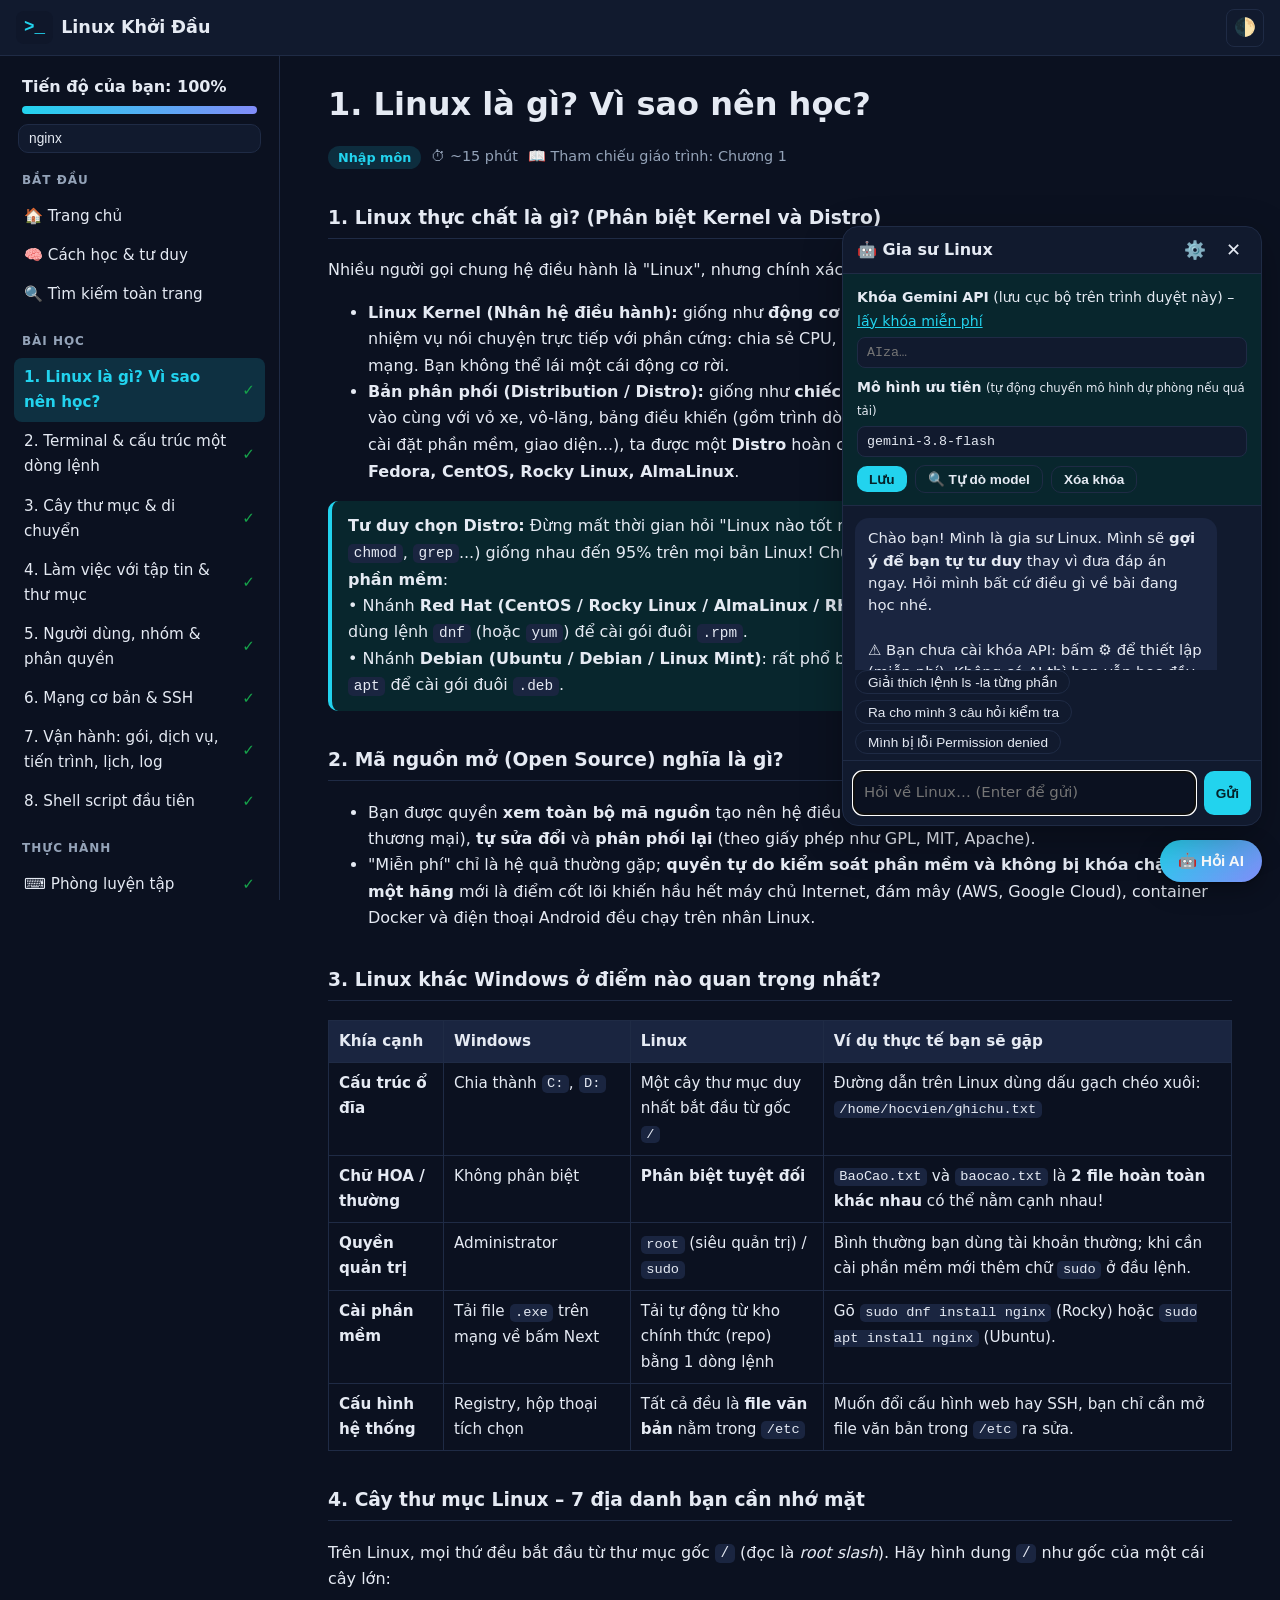
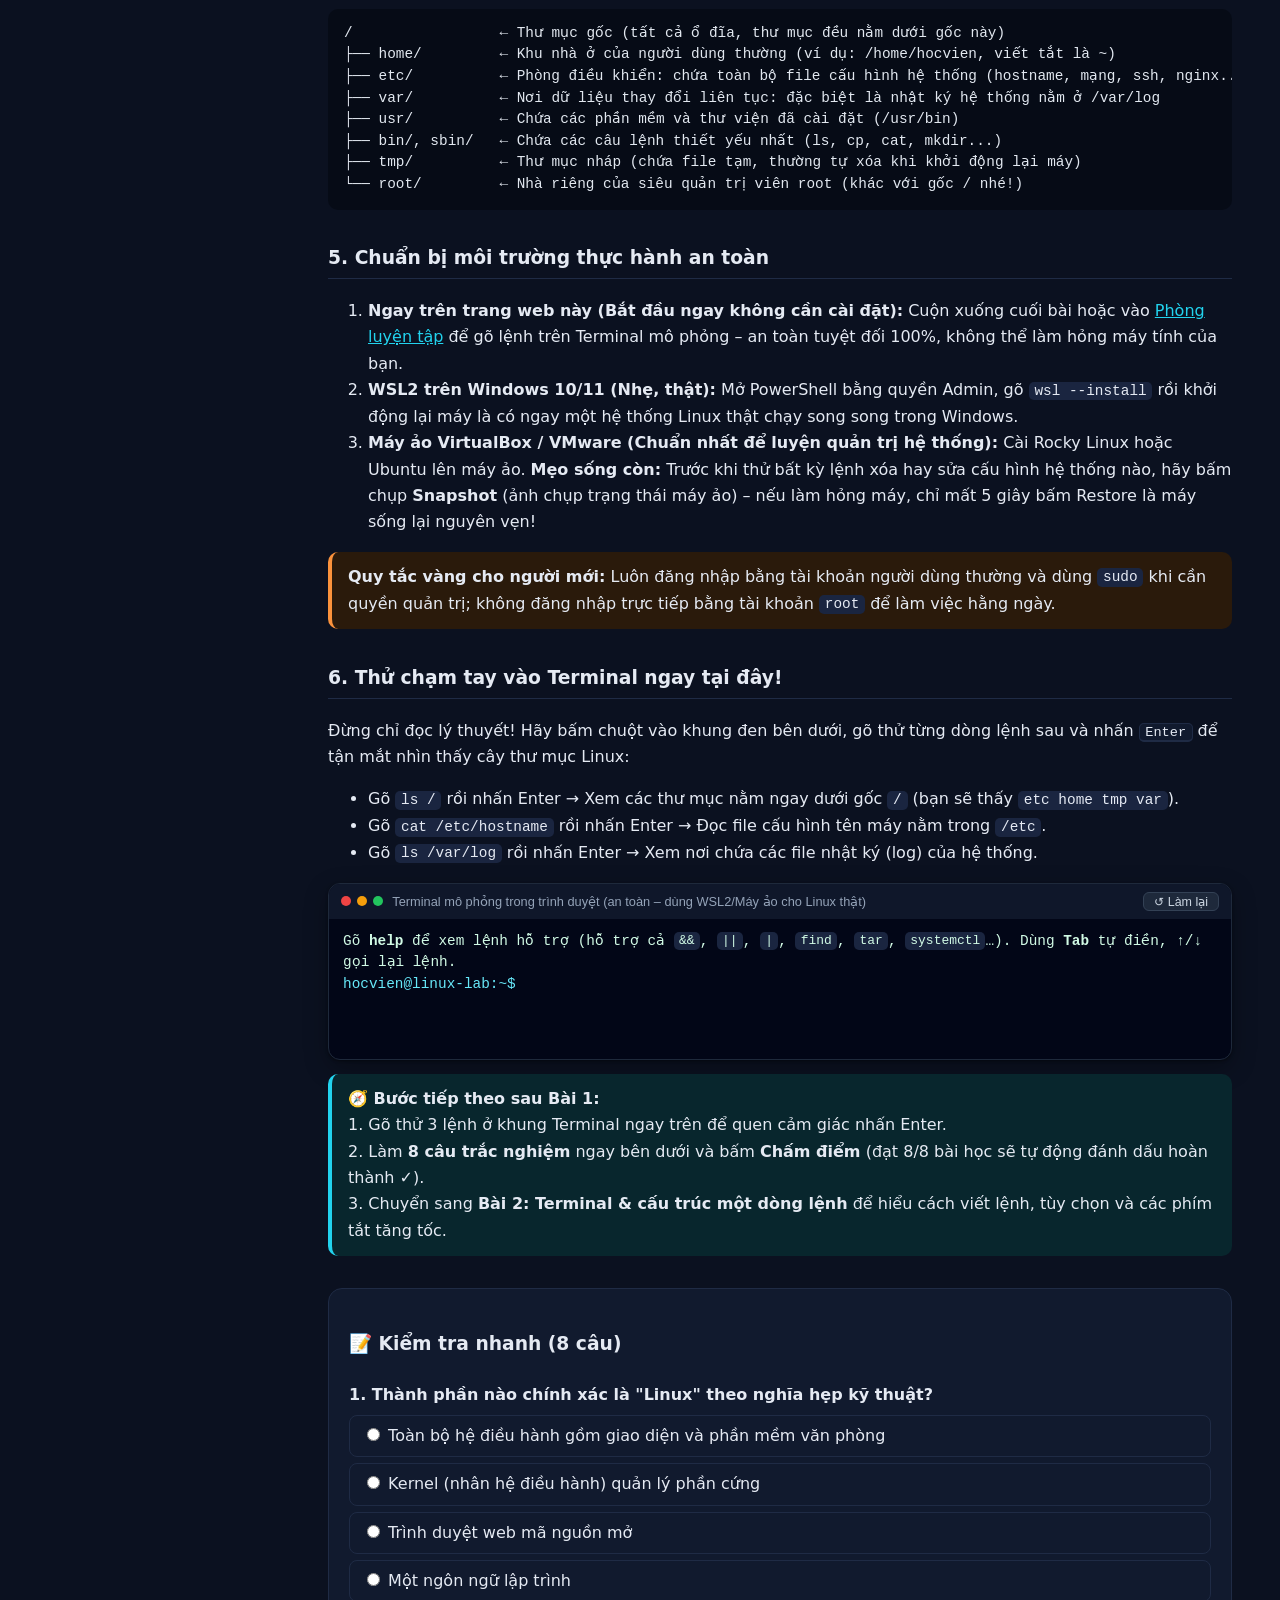
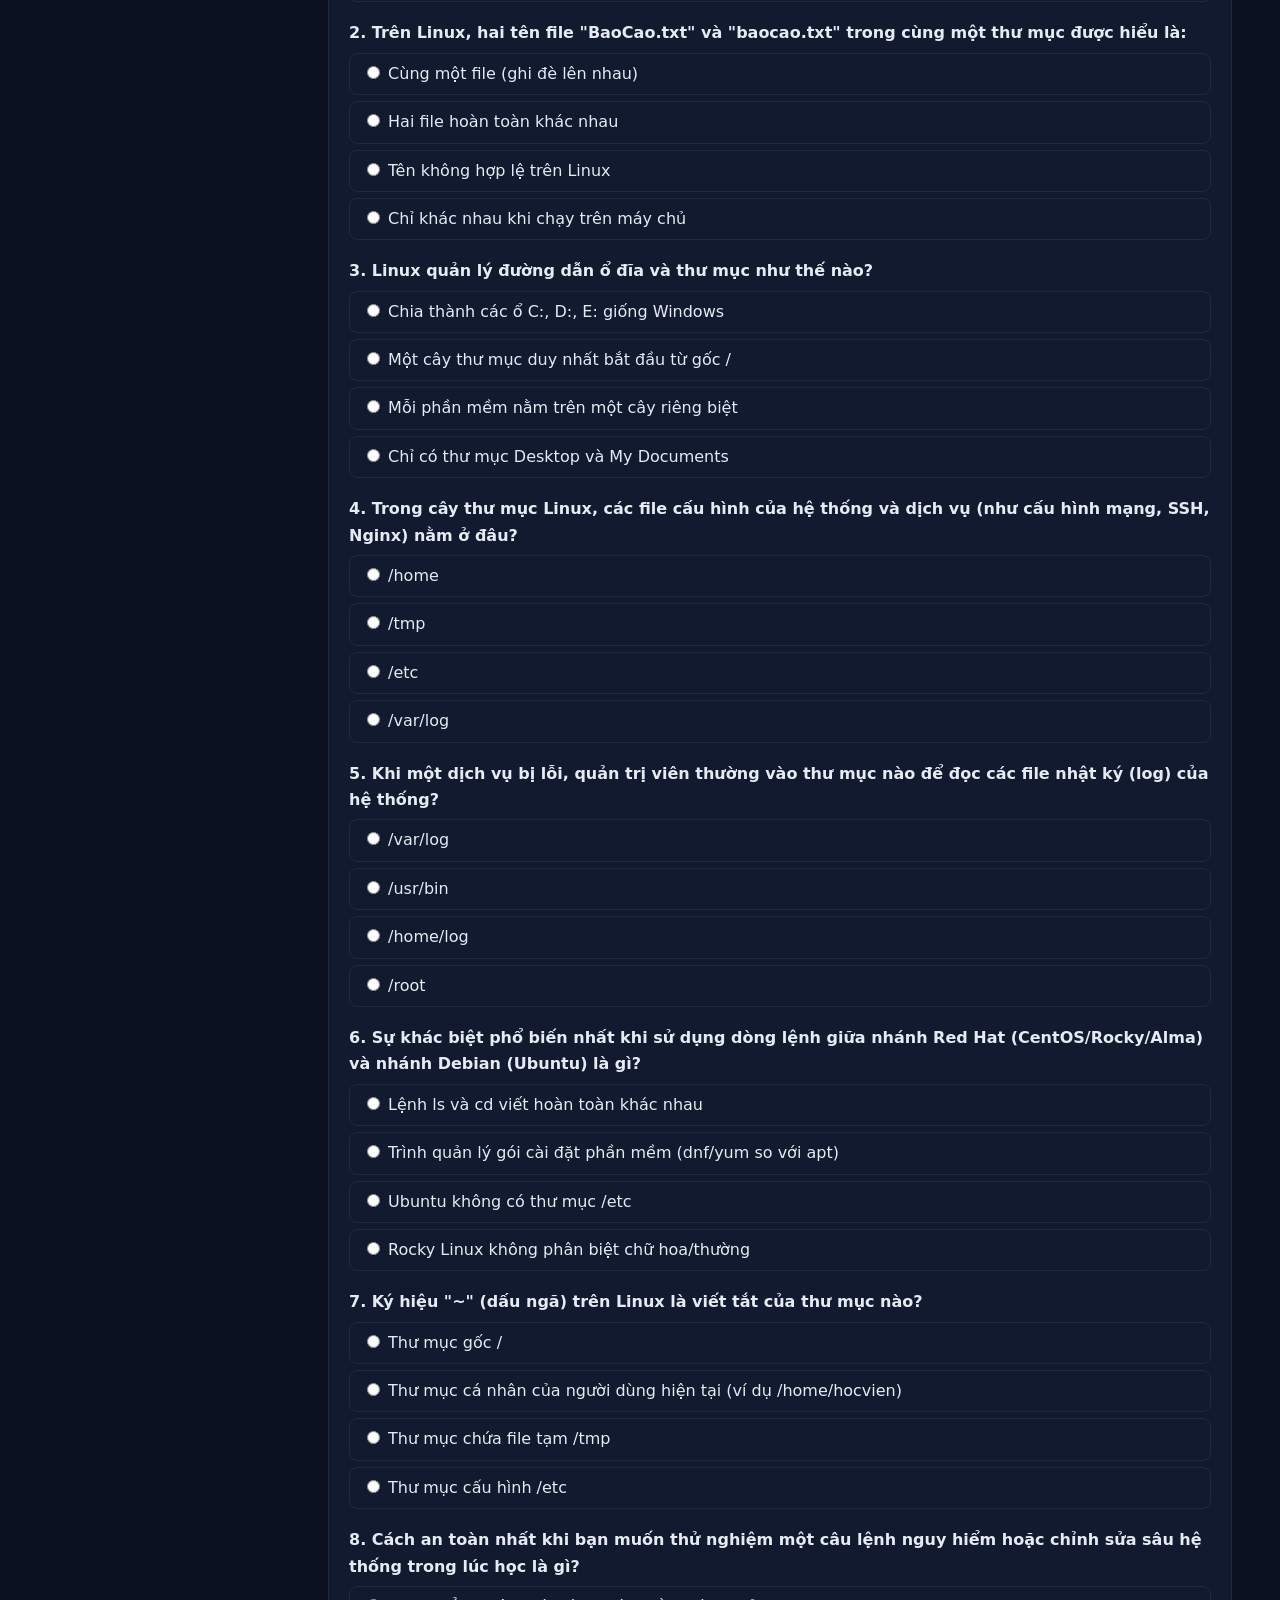
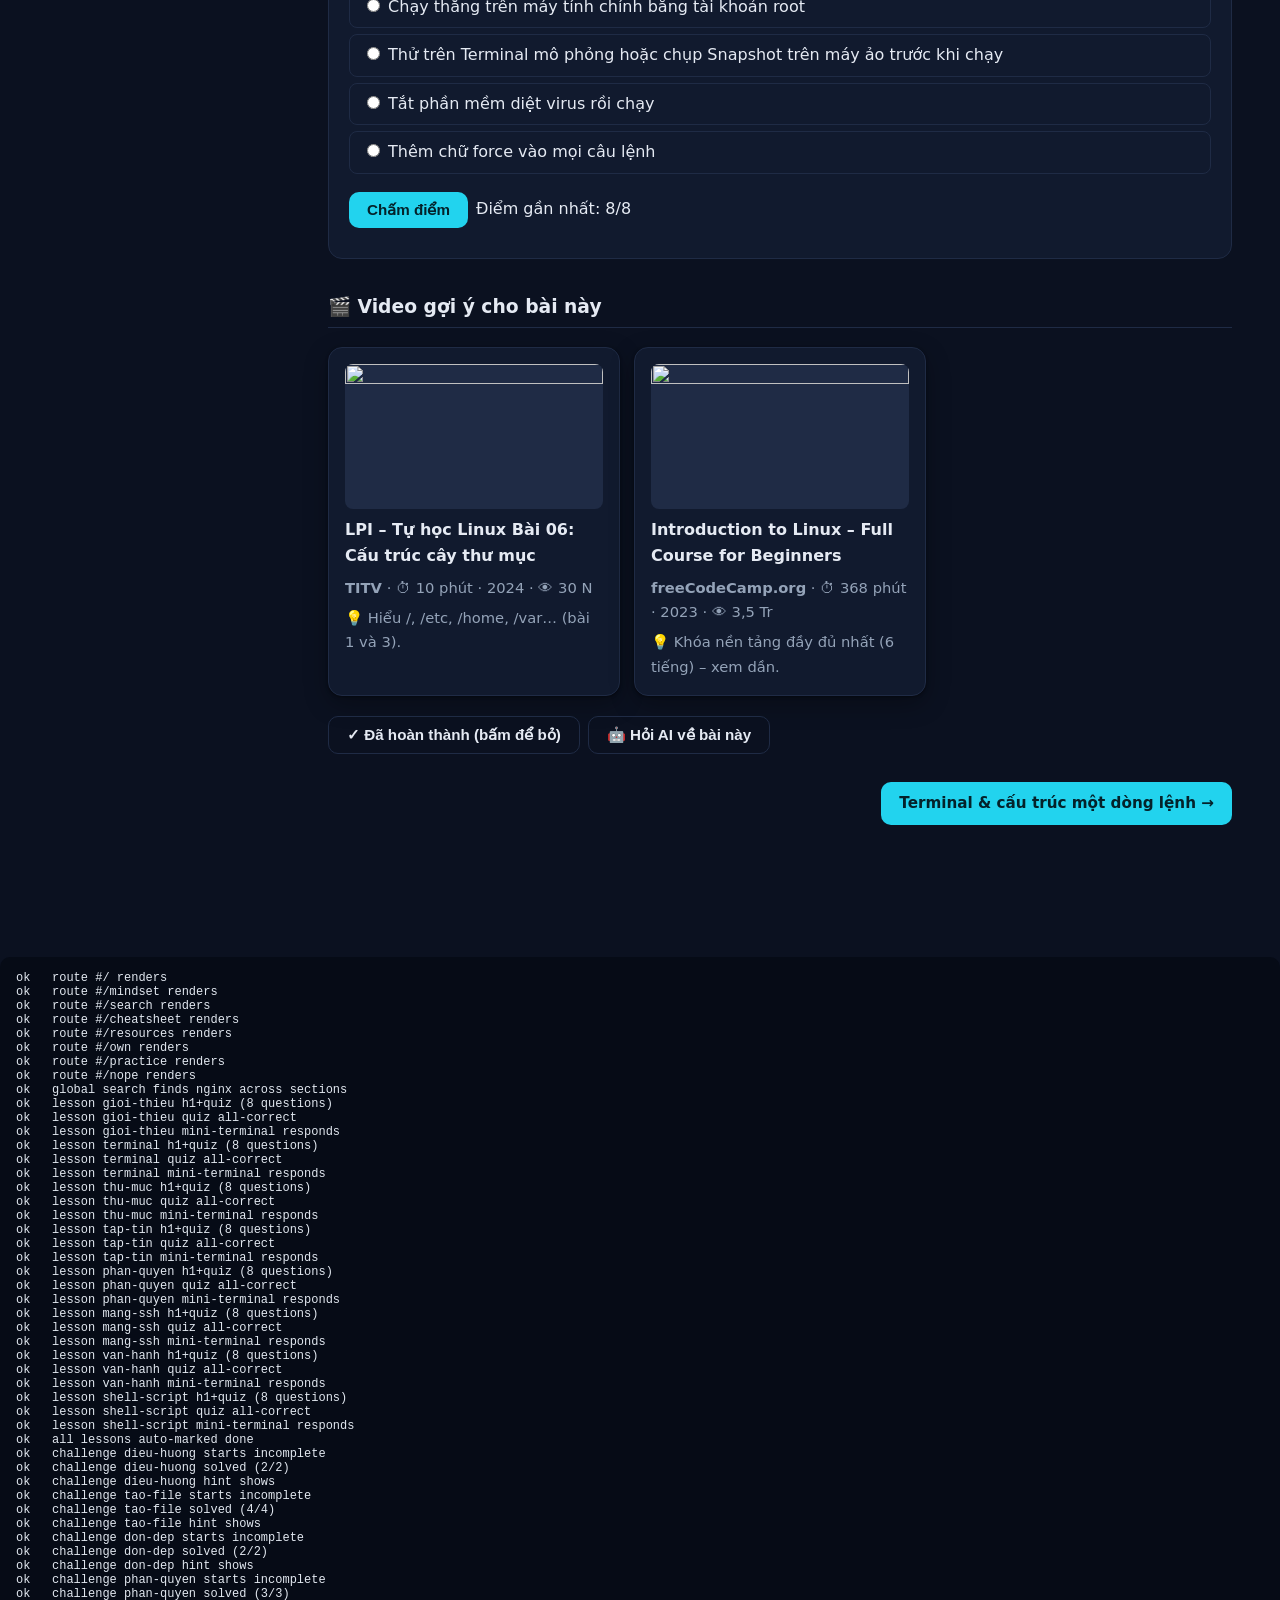
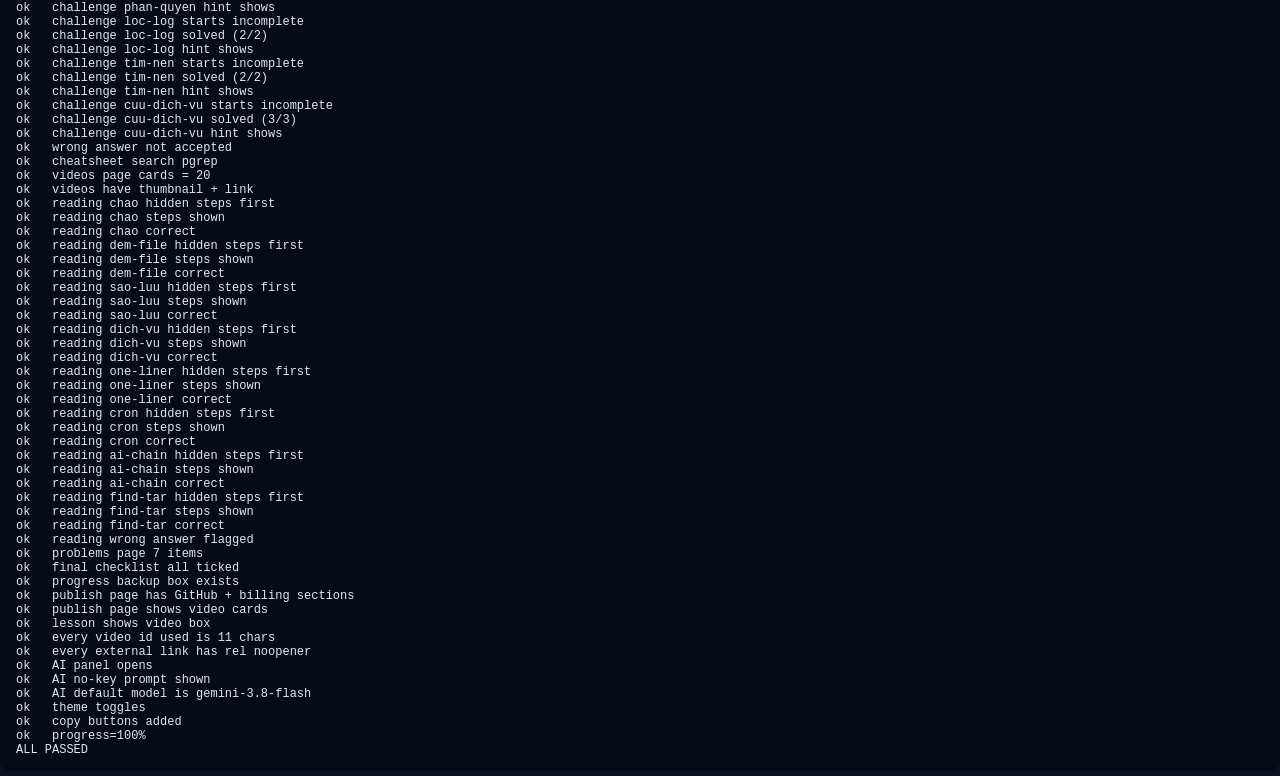
==== commit b958dc32: "Cap nhat noi dung chi tiet, them vi du va 64 cau quiz" ====
--- a/tests/e2e.html
+++ b/tests/e2e.html
@@ -50,7 +50,7 @@
   LESSONS.forEach(function(l){
     go('#/lesson/' + l.id);
     var v = document.getElementById('view');
-    T('lesson ' + l.id + ' h1+quiz', v.querySelector('h1') && v.querySelectorAll('.qitem').length === l.quiz.length);
+    T('lesson ' + l.id + ' h1+quiz (8 questions)', v.querySelector('h1') && l.quiz.length >= 8 && v.querySelectorAll('.qitem').length === l.quiz.length);
     l.quiz.forEach(function(q, qi){ var r = v.querySelector('input[name=q'+qi+'][value="'+q.a+'"]'); r.checked = true; });
     document.getElementById('gradeBtn').click();
     T('lesson ' + l.id + ' quiz all-correct', progressScore(l) === l.quiz.length);
